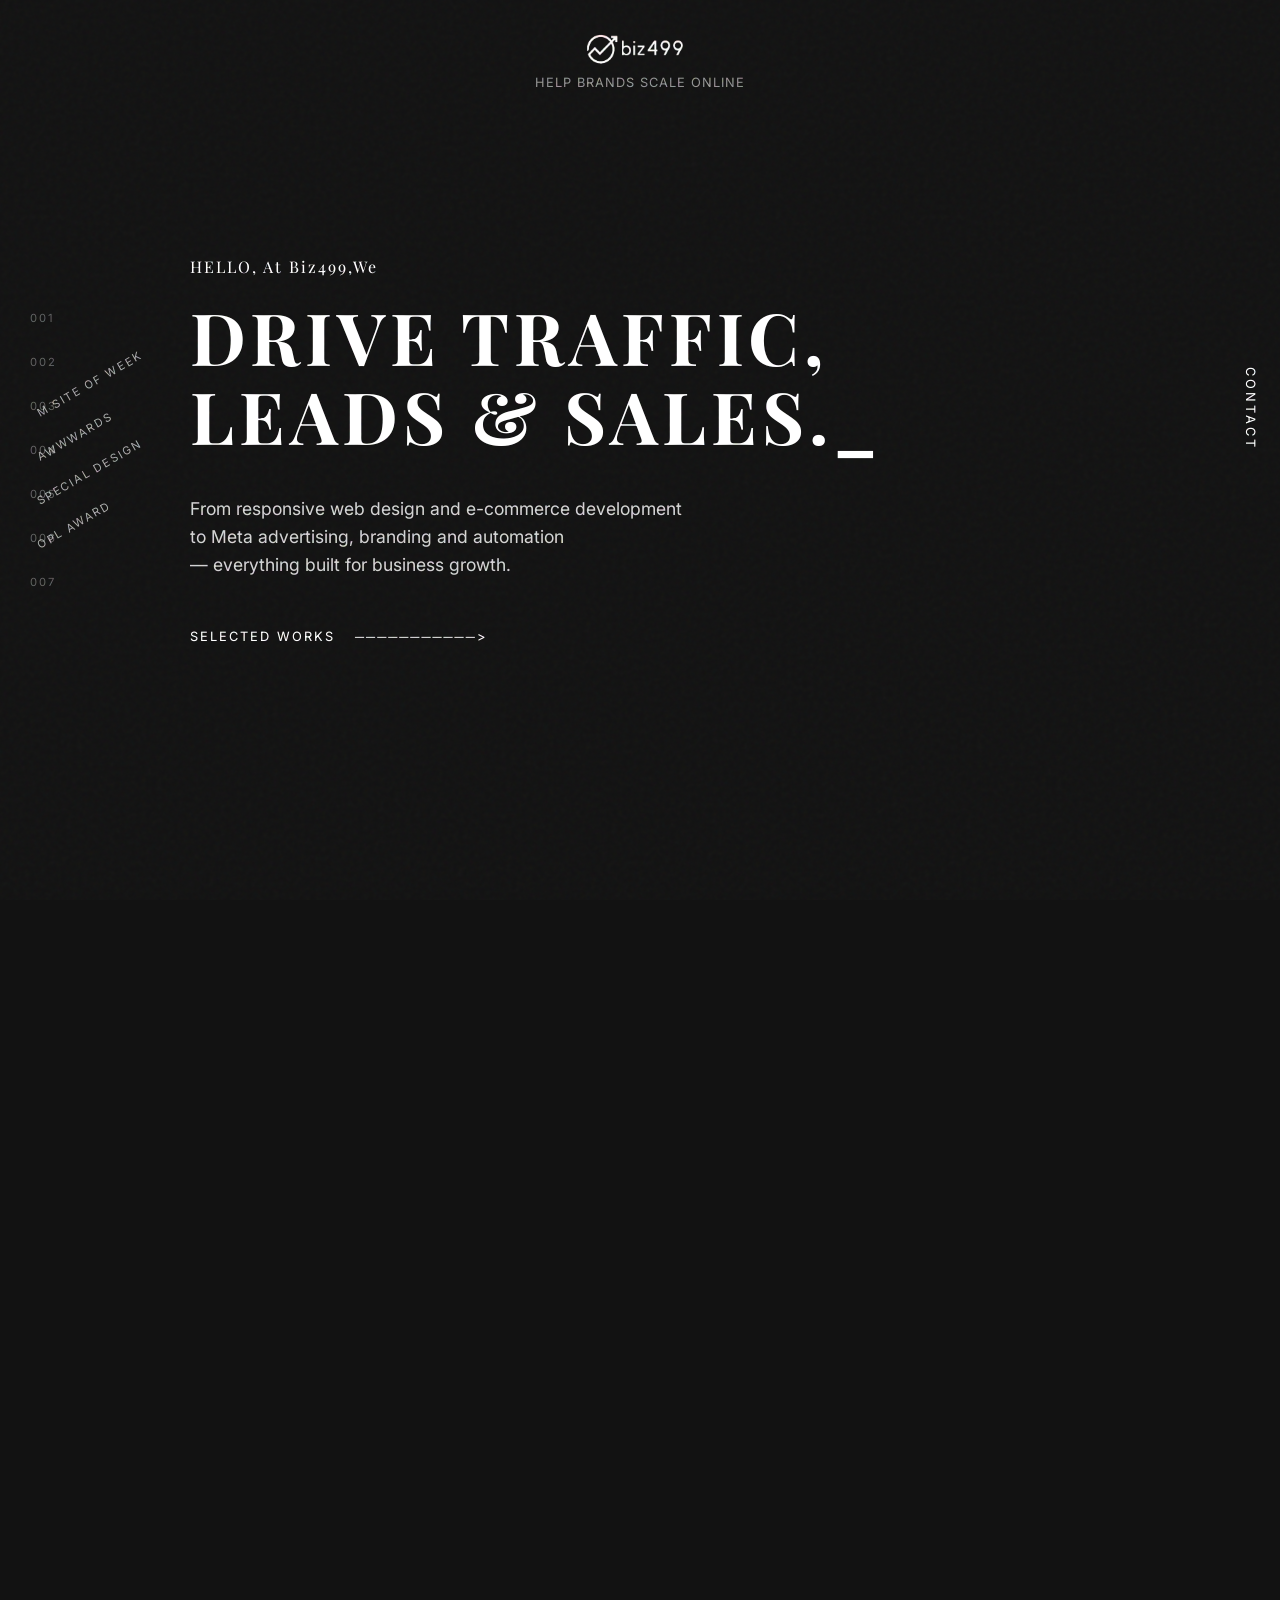
==== main.html @ 24777d32 "first commit" ====
<!DOCTYPE html>
<html lang="en">
<head>
    <meta charset="UTF-8">
    <meta name="viewport" content="width=device-width, initial-scale=1.0">
    <title>Biz499</title>
    <link href="https://fonts.googleapis.com/css2?family=Inter:wght@300;400;600&family=Playfair+Display:ital,wght@0,400;0,600;0,700;1,400&display=swap" rel="stylesheet">
    <link rel="stylesheet" href="styles.css">
</head>
<body>
    <div class="noise-overlay"></div>

   <header class="global-header">
       <span class="logo">
            <img src="images/logo.png" alt="Biz499 Logo" class="logo-image">
            <span class="logo-text"></span>
        </span>
        <div class="subtitle">HELP BRANDS SCALE ONLINE</div>
    </header>

    
  <a href="#section-9" class="global-contact" style="text-decoration: none; color: inherit; cursor: pointer;">
        <span>CONTACT</span>
    </a>


    <div class="global-sidebar numbers-sidebar">
        <a href="#section-2" style="text-decoration: none; color: inherit;">
            <span>001</span>
        </a>
        <a href="#section-3" style="text-decoration: none; color: inherit;">
            <span>002</span>
        </a>
        <a href="#section-4" style="text-decoration: none; color: inherit;">
            <span>003</span>
        </a>
        <a href="#section-5" style="text-decoration: none; color: inherit;">
            <span>004</span>
        </a>
        <a href="#section-6" style="text-decoration: none; color: inherit;">
            <span>005</span>
        </a>
        <a href="#section-7" style="text-decoration: none; color: inherit;">
            <span>006</span>
        </a>
        <a href="#section-8" style="text-decoration: none; color: inherit;">
            <span>007</span>
        </a>
    </div>

    <!-- ======================================== -->
    <!-- NAYA: POPUP CONTACT MODAL (Wrapper ke bahar) -->
    <!-- ======================================== -->
    <div id="contactModal" class="modal-overlay">
        <div class="modal-content">
            <button class="modal-close-btn">&times;</button>
            <h2 class="modal-title">Let's start your project</h2>
            
            <!-- Ye apka ASLI form hai jisme details fill hongi -->
            <form id="actualContactForm" class="premium-form popup-form" onsubmit="event.preventDefault(); alert('Form Submitted!');">
                <div class="form-group">
                    <label>1. What’s your name?</label>
                    <input type="text" placeholder="Enter your full name" required>
                </div>
                <div class="form-group">
                    <label>2. What’s your WhatsApp number?</label>
                    <input type="tel" placeholder="+91 777777777" required>
                </div>
                <button type="submit" class="submit-btn">SEND INQUIRY</button>
            </form>
        </div>
    </div>


<div id="smooth-wrapper">
    <div id="smooth-content">

        <section class="section hero glow-effect" id="section-01" data-bg-color="#121212" data-text-color="#F5F1EA">
            <div class="left-sidebar awards-sidebar">
                <div class="award">M SITE OF WEEK</div>
                <div class="award">AWWWARDS</div>
                <div class="award">SPECIAL DESIGN</div>
                <div class="award">OPL AWARD</div>
            </div>
            <div class="hero-content">
                <span class="eyebrow">HELLO, At Biz499,We</span>
                <h1><span class="highlight"> DRIVE TRAFFIC, LEADS & SALES._
</span></h1>
                <p class="description">From responsive web design and e-commerce development<br> to Meta advertising, branding and automation <br>— everything built for business growth.  
</p>
               <a href="#section-2" style="text-decoration: none; color: inherit;">
        <div class="selected-works" style="cursor: pointer;">
            <span>SELECTED WORKS</span>
            <span class="arrow">───────────></span>
        </div>
    </a>
            </div>
        </section>


     <!--project 1: lavida (Normal Layout, Circle)-->
        <section class="section project" id="section-2" data-bg-color="#3b0004" data-text-color="#c28488">
            
            <div class="project-flex">
                <div class="project-square lavida-graphic">
                    <img src="images/lavida.png" alt="lavida-Graphic">
                </div>
                <div class="project-details">
                    <span class="project-num">001</span>
                    <h2 class="project-title">Lavida</h2>
                    <p class="project-desc"> A premium skincare experience<br> celebrating natural beauty <br>through elegant design. </p>
                    <a href="lavida.html" style="text-decoration:none; color:inherit;">
                        <div class="see-live" style="cursor:pointer;"> <span>VIEW</span><br><span>PROJECT</span></div>
                    </a>
                </div>
                <div class="project-pattern shape-circle">
                    <img src="images/chuckles_pattern.png" alt="Triangle Pattern" class="moving-pattern">
                </div>
            </div>
        </section>


     <!--project 2: HomeoMed (Reversed Layout, Oval)-->
        <section class="section project" id="section-3" data-bg-color="#590869" data-text-color="#c2d0f2">
            <div class="project-flex layout-reverse">
                <div class="project-square homeomed-graphic">
                    <img src="images/homeomed.png" alt="homeomed Graphic">
                </div>
                <div class="project-details">
                    <span class="project-num">002</span>
                    <h2 class="project-title">HomeoMed</h2>
                    <p class="project-desc">Modernizing homeopathic healthcare<br>through patient-centric design <br>and personalized wellness </p>
                    <a href="homeomed.html" style="text-decoration:none; color:inherit;">
                        <div class="see-live" style="cursor:pointer;"><span>VIEW</span><br><span>PROJECT</span></div>
                    </a>
                </div>
                <div class="project-pattern shape-oval">
                     <img src="images/homeo_pattern.png" alt="Triangle Pattern" class="moving-pattern">
                </div>
            </div>
        </section>

       
     <!--project 3: Awadh (Normal Layout, Triangle Up)-->
        <section class="section project" id="section-4" data-bg-color="#1f183d" data-text-color="#a3beff">
            
            <div class="project-flex">
                <div class="project-square avadh-graphic">
                    <img src="images/avadh.png" alt="Avadh Projects Graphic">
                </div>
                <div class="project-details">
                    <span class="project-num">003</span>
                    <h2 class="project-title">Awadh<br>Projects</h2>
                    <p class="project-desc">Redefining luxury real estate<br>through iconic architecture <br> and immersive digital storytelling. 
.</p>
                    <a href="avadh.html" style="text-decoration:none; color:inherit;">
                        <div class="see-live" style="cursor:pointer;"><span>VIEW</span><br><span>PROJECT</span></div>
                    </a>
                    
                </div>
                <div class="project-pattern shape-triangle-up">
                     <img src="images/pattern.png" alt="Triangle Pattern" class="moving-pattern">
                </div>
            </div>
        </section>

      
     <!--project 4: Chuckles (Reversed Layout, Triangle Down)-->
        <section class="section project" id="section-4" data-bg-color="#5e000e" data-text-color="#cccccc">
            <div class="project-flex layout-reverse">
                <div class="project-square chuckles-graphic">
                    <img src="images/chuckles.png" alt="Chuckles Graphic">
                </div>
                <div class="project-details">
                    <span class="project-num">004</span>
                    <h2 class="project-title">Chuckles</h2>
                    <p class="project-desc"> Elevating premium children's fashion<br>through playful design and <br>seamless e-commerce. .</p>
                    <a href="chuckles.html" style="text-decoration:none; color:inherit;">
                        <div class="see-live" style="cursor:pointer;"><span>VIEW</span><br><span>PROJECT</span></div>
                    </a>
                    
                </div>
                <div class="project-pattern shape-triangle-down">
                     <img src="images/chuckles_pattern.png" alt="Triangle Pattern" class="moving-pattern">
                </div>
            </div>
        </section>


     <!--project 5: Ams Julora (Normal Layout, Rhombus)-->
        <section class="section project" id="section-5" data-bg-color="#a38ca8" data-text-color="#1c101f">
            
            <div class="project-flex">
                <div class="project-square julora-graphic">
                    <img src="images/ams.png" alt="Ams Julora Graphic">
                </div>
                <div class="project-details">
                    <span class="project-num">005</span>
                    <h2 class="project-title">Ams<br>Julora</h2>
                    <p class="project-desc">Showcasing artisanal luxury<br> jewelry through elegant<br>design and immersive e-commerce.    
 </p>
                    <a href="ams.html" style="text-decoration:none; color:inherit;">
                        <div class="see-live" style="cursor:pointer;"><span>VIEW</span><br><span>PROJECT</span></div>
                    </a>
                </div>
                <div class="project-pattern shape-rhombus">
                     <img src="images/ams_pattern.png" alt="Triangle Pattern" class="moving-pattern">
                </div>
            </div>
        </section>

     <!--project 6: SAREFAR (Reversed Layout, Pentagon)-->
        <section class="section project" id="section-6" data-bg-color="#19181a" data-text-color="#cccccc">
            <div class="project-flex layout-reverse">
                <div class="project-square sarefar-graphic">
                    <img src="images/sarefar.png" alt="SAREFAR Center Graphic">
                </div>
                <div class="project-details">
                    <span class="project-num">006</span>
                    <h2 class="project-title">SAREFAR<br>Center</h2>
                    <p class="project-desc">  Elevating luxury couture <br> through minimalist design  <br>  and sophisticated <br> digital storytelling.</p>
                    <a href="sarefar.html" style="text-decoration:none; color:inherit;">
                        <div class="see-live" style="cursor:pointer;"><span>VIEW</span><br><span>PROJECT</span></div>
                    </a>
                    
                </div>
                <div class="project-pattern shape-pentagon">
                     <img src="images/sarefar_pattern.png" alt="Pentagon Pattern" class="moving-pattern">
                </div>
            </div>
        </section>

     <!--project 7: HYPHEN (Normal Layout, Hexagon)-->
        <section class="section project" id="section-7" data-bg-color="#c9680c" data-text-color="#fff8ab">
            
            <div class="project-flex">
                <div class="project-square hyphen-graphic">
                    <img src="images/hyphen.png" alt="HYPHEN Graphic">
                </div>
                <div class="project-details">
                    <span class="project-num">007</span>
                    <h2 class="project-title">HYPHEN</h2>
                    <p class="project-desc"> Bridging nature and science through<br>vibrant design and high-<br>
                    performance e-commerce.</p>
                    <a href="hyphen.html" style="text-decoration:none; color:inherit;">
                        <div class="see-live" style="cursor:pointer;"><span>VIEW</span><br><span>PROJECT</span></div>
                    </a>
                </div>
                <div class="project-pattern shape-hexagon">
                     <img src="images/hyphen_pattern.png" alt="Hexagon Pattern" class="moving-pattern">
                </div>
            </div>
        </section>

        <section class="section clients-skills" id="section-8" data-bg-color="#181818" data-text-color="#aaaaaa">
            <div class="skills-container">
                <div class="clients-row">
                    <p class="tiny-heading">ARE YOU READY TO SCALE YOUR BUSINESS?</p>
                    <div class="logos-cloud">
                        
                    </div>
                </div>

                <div class="skills-row">
                    <p class="tiny-heading">WHAT WE DO WELL</p>
                    <div class="skills-cloud">
                        <span>product design</span> <span class="cross">×</span>
                        <span>app development</span> <span class="cross">×</span>
                        <span>user experience</span> <span class="cross">×</span>
                        <span>web development</span> <span class="cross">×</span>
                        <span>branding</span> <span class="cross">×</span>
                        <span>digital strategy</span> <span class="cross">×</span>
                        <span>product management</span> <span class="cross">×</span>
                        <span>package design</span> <span class="cross">×</span>
                        <span>ecommerce</span> <span class="cross">×</span>
                        <span>creative/art direction</span> <span class="cross">×</span>
                        <span>digital marketing</span>
                    </div>
                </div>

                <div class="awards-row">
                    <p class="tiny-heading">AWARDS + RECOGNITION</p>
                    <IMG src="images/awards-bar.png" alt="Awards Logos" class="awards-logos">
                </div>
            </div>
        </section>

        <section class="section final-contact glow-effect" id="section-9" data-bg-color="#0f0f0f" data-text-color="#ffffff">
            <div class="contact-flex-container">
                
                <div class="contact-form-panel">
                    <!-- DUMMY FORM JO CLICK KARNE PAR POPUP KHOLTA HAI -->
                    <form id="bizLeadForm" class="premium-form dummy-form" style="cursor: pointer;">
                        
                        <div class="form-group">
                            <label>1. What’s your name?</label>
                            <input type="text" placeholder="Your Name" readonly style="cursor: pointer;">
                        </div>

                        <div class="form-group">
                            <label>2. What’s your WhatsApp number?</label>
                            <input type="tel" placeholder="+91 777777777" readonly style="cursor: pointer;">
                        </div>

                        <button type="button" class="submit-btn" style="pointer-events: none;">SEND INQUIRY</button>
                    </form>
                </div>

                <div class="contact-details-panel">
                    <p class="availability-tag"><span class="pulse-dot"></span> AVAILABLE FOR SELECT PROJECTS</p>
                    <h2 class="contact-huge-title">Let’s do amazing<br>things</h2>
                    
                    <div class="contact-info-block">
                        <span class="info-label">_EMAIL</span>
                        <a href="mailto:hello@biz499.com" class="info-value">hello@biz499.com</a>
                    </div>
                    
                    <div class="contact-info-block">
                        <span class="info-label">PHONE_</span>
                        <a href="tel:+91777777777" class="info-value">+91 79906-36954 </a>
                    </div>
                    
                    <div class="contact-info-block">
                        <span class="info-label">ADDRESS</span>
                        <p class="info-value">
                             Office No.:222, Second Floor,<br>
                                Highfield Ascot,<br>
                                Vesu, Surat<br>
                                India, 395007 
                        </p>
                    </div>
                </div>

            </div>
        </section>

    </div>
</div>

    <script src="https://cdnjs.cloudflare.com/ajax/libs/gsap/3.12.2/gsap.min.js"></script>
    <script src="https://cdnjs.cloudflare.com/ajax/libs/gsap/3.12.2/ScrollTrigger.min.js"></script>
    <script src="https://assets.codepen.io/16327/ScrollSmoother.min.js"></script>
    <script src="script.js"></script>

</body>
</html>
---- styles.css ----
/* --- NOISE OVERLAY FOR GRAIN EFFECT --- */
.noise-overlay {
    position: fixed;
    top: 0;
    left: 0;
    width: 100vw;
    height: 100vh;
    background-image: url("data:image/svg+xml,%3Csvg viewBox='0 0 200 200' xmlns='http://www.w3.org/2000/svg'%3E%3Cfilter id='noiseFilter'%3E%3CfeTurbulence type='fractalNoise' baseFrequency='0.85' numOctaves='3' stitchTiles='stitch'/%3E%3C/filter%3E%3Crect width='100%25' height='100%25' filter='url(%23noiseFilter)'/%3E%3C/svg%3E");
    opacity: 0.4; 
    mix-blend-mode: overlay; /* Ensures noise shows on dark and light colors */
    z-index: 9999;
    pointer-events: none; /* Clicks pass through */
}

/* --- GLOBAL SETUP --- */



/* --- GLOBAL STYLES & RESET --- */
body, html {
    margin: 0;
    padding: 0;
    font-family: 'Inter', sans-serif;
    background-color: #121212;
    color: #ffffff;
    overflow-x: hidden;
    height: 100%;
}

/* Typography Customization */
h1, h2, .logo, .eyebrow, .project-num {
    font-family: 'Playfair Display', serif;
    margin: 0;
}

/* Fixed Elements Position and Color */
.global-header {
    position: fixed;
    top: 30px;
    left: 50%;
    transform: translateX(-50%);
    text-align: center;
    z-index: 100;
}


/* --- CUSTOM DYNAMIC LOGO --- */
.logo {
    display: flex;
    align-items: center;
    justify-content: center;
    gap: 8px; /* Icon aur text ke beech ka space */
    color: inherit; /* MAGIC PROPERTY: Ye GSAP se color inherit karega */
}

.logo-icon {
    height: 35px; /* Logo icon ka size */
    width: 35px;
    /* stroke="currentColor" pehle hi HTML me diya hua hai, 
       toh ye icon hamesha text ke color jaisa hi rahega */
}

/* --- UPDATED LOGO IMAGE STYLES --- */
.logo {
    display: flex;
    align-items: center;      /* Vertically centers the image and text */
    justify-content: center;
    gap: 10px;                /* Perfect spacing between the image and the text */
    color: inherit;           /* Allows the GSAP color transition to still affect the text */
}

.logo-image {
    height: 40px;             /* Constrains the image size. Adjust this up or down as needed! */
    width: auto;              /* Maintains the original aspect ratio so it doesn't stretch */
    object-fit: contain;      /* Ensures the whole logo fits nicely */
    display: block;           /* Removes the weird extra space below inline images */
}

.logo-text {
    font-size: 2.2rem;
    font-family: 'Inter', sans-serif; 
    font-weight: 600;
    letter-spacing: -1px; 
    margin-bottom: 2px;       /* Tiny optical adjustment to align perfectly with the image */
}



.global-sidebar {
    position: fixed; /* Ensures it never scrolls away */
    left: 30px;
    top: 50%; /* Vertically centers it */
    transform: translateY(-50%);
    display: flex;
    flex-direction: column;
    gap: 30px;
    font-size: 0.7rem;
    letter-spacing: 2px;
    z-index: 100;
}

.logo {
    font-size: 1.8rem;
    font-weight: 700;
}

.subtitle {
    font-size: 0.8rem;
    color: rgba(255, 255, 255, 0.5);
    margin-top: 5px;
    letter-spacing: 1px;
}

.global-contact {
    position: fixed;
    right: 30px;
    top: 50%;
    transform: translateY(-50%);
    z-index: 100;
}

.global-contact span {
    display: block;
    transform: rotate(90deg);
    transform-origin: center right;
    font-size: 0.8rem;
    letter-spacing: 3px;
}

/* --- SCROLL CONTAINER & SECTIONS --- */
.scroll-container {
    height: auto;
}

.section {
    position: relative;
    height: 100vh;
    width: 100%;
    display: flex;
    align-items: center;
    justify-content: center;
}





.hero-content {
    max-width: 900px;
}

.eyebrow {
    font-size: 1rem;
    letter-spacing: 2px;
    display: block;
    margin-bottom: 20px;
}

h1 {
    font-size: 4rem;
    line-height: 1.1;
    margin-bottom: 40px;
}

h1 .highlight {
    font-size: 4.5rem;
    letter-spacing: 5px;
}

.description {
    font-size: 1.1rem;
    line-height: 1.6;
    color: rgba(255, 255, 255, 0.8);
    margin-bottom: 50px;
}

.selected-works {
    font-size: 0.8rem;
    letter-spacing: 2px;
    display: flex;
    align-items: center;
    gap: 20px;
}

/* Project Sidebar Numbers */
.numbers-sidebar span {
    transform: rotate(-90deg);
    opacity: 0.3;
    transition: opacity 0.3s ease, font-weight 0.3s ease;
}

.numbers-sidebar span.active {
    opacity: 1;
    font-weight: 600;
}

/* --- UPDATED PROJECT FLEXBOX LAYOUT (Side-by-Side) --- */
.project-flex {
    display: flex;
    align-items: center;
    justify-content: center; /* Centers everything */
    max-width: 1200px;
    width: 100%;
    margin: 0 auto;
    gap: 60px; /* Space between image, text, and triangle */
}

/* Square Graphic Container */
.project-square {
    width: 350px;
    height: 350px;
    flex-shrink: 0; 
    box-shadow: 0px 10px 30px rgba(0,0,0,0.3);
    overflow: hidden;
    position: relative;
    border-radius: 4px;
    background-color: var(--square-bg); 
    z-index:10000;
}

.project-square img {
    width: 100%;
    height: 100%;
    object-fit: cover; 
    mix-blend-mode: luminosity; 
}

/* Adjustments for placeholders */
.ollie-graphic img {
    width: 120%;
    object-fit: cover;
    margin-left: -10%;
}

/* Details Section */
.project-details {
    max-width: 300px;
    display: flex;
    flex-direction: column;
    justify-content: center;
}

.project-num {
    font-size: 1rem;
    display: block;
    margin-bottom: 10px;
}

.project-title {
    font-size: 4rem;
    line-height: 1.1;
    margin-bottom: 20px;
}

.project-desc {
    font-size: 1rem;
    line-height: 1.5;
    margin-bottom: 40px;
}

.see-live {
    font-size: 0.8rem;
    letter-spacing: 2px;
    line-height: 1.8;
}

/* --- TRIANGLE WITH MOVING PATTERN --- */
/* --- ALTERNATING LAYOUT CLASS --- */
.project-flex.layout-reverse {
    flex-direction: row-reverse; /* Ye image aur pattern ki jagah aapas me badal dega */
}

/* --- PATTERN CONTAINER BASE (Hole Effect) --- */
.project-pattern {
    width: 280px;
    height: 280px;
    position: relative;
    flex-shrink: 0;
    overflow: hidden;
    
    /* MAGIC EFFECT: Ye background color ko pattern ke upar dikhayega */
    opacity: 0.4; /* Transparency */
    mix-blend-mode: luminosity; /* Pattern ko background color ke saath blend kar dega */
    z-index: 0;
}

.project-pattern .moving-pattern {
    width: 150%;
    height: 150%;
    object-fit: cover;
    position: absolute;
    top: -25%; 
    left: -25%;
}

/* --- 7 DIFFERENT SHAPES --- */
/* 1. Circle */
.shape-circle { clip-path: circle(50% at 50% 50%); }

/* 2. Oval */
.shape-oval { clip-path: ellipse(40% 50% at 50% 50%); }

/* 3. Triangle Upside (Normal) */
.shape-triangle-up { clip-path: polygon(50% 0%, 0% 100%, 100% 100%); }

/* 4. Triangle Upside Down */
.shape-triangle-down { clip-path: polygon(0% 0%, 100% 0%, 50% 100%); }

/* 5. Rhombus (Diamond) */
.shape-rhombus { clip-path: polygon(50% 0%, 100% 50%, 50% 100%, 0% 50%); }

/* 6. Pentagon */
.shape-pentagon { clip-path: polygon(50% 0%, 100% 38%, 82% 100%, 18% 100%, 0% 38%); }

/* 7. Hexagon */
.shape-hexagon { clip-path: polygon(25% 0%, 75% 0%, 100% 50%, 75% 100%, 25% 100%, 0% 50%); }

.triangle-pattern-container {
    background-color: var(--triangle-bg); 
    opacity: 0.01;
}

.moving-pattern {
    width: 300px;
    height: 300px;
    object-fit: cover;
    position: absolute;
    top: -25px; 
    left: -25px;
}



/* =========================================
   NEW SECTION: SKILLS & CLIENTS
========================================= */
.skills-container {
    max-width: 900px;
    margin: 0 auto;
    text-align: center;
    display: flex;
    flex-direction: column;
    gap: 80px;
}

.tiny-heading {
    font-size: 0.75rem;
    letter-spacing: 4px;
    text-transform: uppercase;
    color: rgba(255, 255, 255, 0.4);
    margin-bottom: 30px;
}

.logos-cloud {
    display: flex;
    flex-wrap: wrap;
    justify-content: center;
    gap: 40px;
    font-family: 'Inter', sans-serif;
    font-weight: 600;
    opacity: 0.6;
    font-size: 1.2rem;
}

.skills-cloud {
    display: flex;
    flex-wrap: wrap;
    justify-content: center;
    align-items: center;
    gap: 15px;
    font-family: 'Inter', sans-serif;
    font-size: 1.4rem;
    color: rgba(255, 255, 255, 0.8);
}

.skills-cloud .cross {
    color: rgba(255, 255, 255, 0.2);
    font-size: 1rem;
    margin: 0 10px;
}

/* =========================================
   NEW SECTION: FINAL CONTACT & FORM
========================================= */
.contact-flex-container {
    display: flex;
    justify-content: space-between;
    align-items: center;
    max-width: 1200px;
    width: 100%;
    margin: 0 auto;
    gap: 60px;
}

/* Left Panel: Form */
.contact-form-panel {
    flex: 1;
    background: rgba(255, 255, 255, 0.03);
    border: 1px solid rgba(255, 255, 255, 0.08);
    padding: 40px;
    border-radius: 12px;
    backdrop-filter: blur(10px);
}

.premium-form .form-group {
    margin-bottom: 25px;
    display: flex;
    flex-direction: column;
}

.premium-form label {
    font-size: 0.85rem;
    color: rgba(255, 255, 255, 0.6);
    margin-bottom: 8px;
    letter-spacing: 1px;
}

.premium-form input,
.premium-form select {
    background: transparent;
    border: none;
    border-bottom: 1px solid rgba(255, 255, 255, 0.2);
    color: #ffffff;
    font-family: 'Inter', sans-serif;
    font-size: 1rem;
    padding: 10px 0;
    outline: none;
    transition: border-color 0.3s ease;
}

.premium-form input:focus,
.premium-form select:focus {
    border-bottom-color: #ffffff;
}

.premium-form select option {
    background-color: #121212; /* Dark bg for dropdown items */
    color: #fff;
}

.hidden-input {
    display: none; /* Hidden by default */
}
.mt-3 { margin-top: 15px; }

.submit-btn {
    background-color: #ffffff;
    color: #000000;
    border: none;
    padding: 15px 30px;
    font-family: 'Inter', sans-serif;
    font-weight: 600;
    letter-spacing: 2px;
    cursor: pointer;
    border-radius: 4px;
    margin-top: 10px;
    transition: transform 0.2s ease;
}
.submit-btn:hover {
    transform: translateY(-2px);
}

/* Right Panel: Info */
.contact-details-panel {
    flex: 1;
    padding-left: 40px;
}

.availability-tag {
    font-size: 0.7rem;
    letter-spacing: 2px;
    color: #d1b87a; /* Subtle gold/yellow from image */
    display: flex;
    align-items: center;
    gap: 10px;
    margin-bottom: 30px;
}

.pulse-dot {
    width: 8px;
    height: 8px;
    background-color: #d1b87a;
    border-radius: 50%;
    box-shadow: 0 0 10px #d1b87a;
}

.contact-huge-title {
    font-family: 'Playfair Display', serif;
    font-size: 4rem;
    line-height: 1.1;
    margin-bottom: 50px;
    margin-top: 60px;
}

.contact-info-block {
    margin-bottom: 10px;
}

.info-label {
    display: block;
    font-size: 0.7rem;
    letter-spacing: 2px;
    color: rgba(255, 255, 255, 0.4);
    margin-bottom: 5px;
    text-transform: uppercase;
}

.info-value {
    font-size: 1.2rem;
    color: #ffffff;
    text-decoration: none;
    font-family: 'Inter', sans-serif;
    font-weight: 300;
}


/* --- NEW SECTION: MAC BROWSER MOCKUP --- */

/* --- MAC BROWSER MOCKUP --- */
       

        /* Browser Top Bar */
        .browser-header {
            background-color: #e4e4e4;
            height: 35px;
            display: flex;
            align-items: center;
            padding: 0 15px;
            gap: 8px;
        }

        /* Mac OS Window Buttons */
        .dot {
            width: 12px;
            height: 12px;
            border-radius: 50%;
        }
        .dot.red { background-color: #ff5f56; }
        .dot.yellow { background-color: #ffbd2e; }
        .dot.green { background-color: #27c93f; }

        /* --- MAIN CONTENT CONTAINER --- */
        .project-detail-container {
            position: relative;
            z-index: 10;
            max-width: 1000px; /* Text aur mockup dono ko 1000px par lock karega */
            margin: 0 auto;
            padding: 120px 20px 100px 20px;
            display: flex;
            flex-direction: column;
            align-items: center;
            text-align: center;
        }

      

        /* The Images Inside */
        .browser-content img {
            width: 1000px;
            height: auto; /* MAGIC PROPERTY: Ye height ko width ke hisaab se apne aap adjust karta hai */
            display: block; 
        }



/* =========================================
   SPOTLIGHT GLOW EFFECT (Hero & Contact)
========================================= */

.glow-effect {
    position: relative;
    overflow: hidden;
}

.glow-effect::before {
    content: "";
    position: absolute;
    top: 0;
    left: 0;
    width: 100%;
    height: 100%;
    background: radial-gradient(
        800px circle at var(--mouse-x, 50%) var(--mouse-y, 50%), 
        rgba(255, 255, 255, 0.06), 
        transparent 40%
    );
    pointer-events: none; 
    z-index: 1; 
    
    /* Pehle opacity 0 thi, ab ye JS variable par depend karegi */
    opacity: var(--glow-active, 0); 
    transition: opacity 0.5s ease; 
}



/* Ensure content aur forms glow ke upar ekdum clear dikhein */
.hero-content, 
.awards-sidebar, 
.contact-flex-container {
    position: relative;
    z-index: 10; 
}


/* 1. Hero section ka relative hona zaroori hai */
.section.hero {
    position: relative; 
    width: 100%;
    /* Baaki hero properties waise hi rahengi */
}

/* 2. Awards Sidebar ko ekdum Left me pin karna */
.left-sidebar.awards-sidebar {
    position: absolute !important; /* Ye isko main text ke flow se bahar nikal dega */
    left: 30px !important; /* Page ke extreme left se 30px ka gap */
    top: 50% !important; /* Vertically center ke liye */
    transform: translateY(-50%) !important; /* Perfect vertical balance */
    
    display: flex;
    flex-direction: column;
    gap: 30px; /* Awards ke beech ka gap */
    z-index: 100; /* Sabse upar dikhane ke liye */
}

/* 3. Awards ka text tilt karne ke liye */
.awards-sidebar .award {
    transform: rotate(-30deg);
    font-size: 0.7rem;
    letter-spacing: 2px;
    opacity: 0.6;
    white-space: nowrap; /* Text ko next line me tutne se rokta hai */
}

/* =========================================
   POPUP MODAL STYLES (WITH 3D ROTATION)
========================================= */
.modal-overlay {
    position: fixed;
    top: 0; left: 0; 
    width: 100vw; height: 100vh;
    background: rgba(10, 10, 10, 0.85); 
    backdrop-filter: blur(8px); 
    z-index: 99999; 
    display: flex;
    justify-content: center;
    align-items: center;
    
    /* NAYA: 3D effect ke liye perspective add kiya */
    perspective: 1200px; 
    
    opacity: 0;
    visibility: hidden;
    transition: opacity 0.5s ease, visibility 0.5s ease;
}

.modal-overlay.active {
    opacity: 1;
    visibility: visible;
}

/* Modal ke andar ka dabba (Initial State) */
.modal-content {
    background: #111111;
    padding: 50px;
    border-radius: 12px;
    width: 100%;
    max-width: 500px;
    position: relative;
    border: 1px solid rgba(255, 255, 255, 0.1);
    box-shadow: 0 25px 50px rgba(0,0,0,0.5);
    
    /* NAYA: 3D Rotation aur Scaling Animation */
    opacity: 0;
    /* Shuru me chota rahega (0.8), niche hoga (40px) aur peeche ki taraf tilted hoga (-20deg) */
    transform: scale(0.8) translateY(40px) rotateX(-20deg) rotateY(10deg);
    
    /* Premium silky smooth easing curve lagaya hai */
    transition: transform 0.7s cubic-bezier(0.16, 1, 0.3, 1), opacity 0.5s ease;
}

/* Jab modal open ho jaye (Final State) */
.modal-overlay.active .modal-content {
    opacity: 1;
    /* Ghoom kar ekdum flat aur original size (1) me aa jayega */
    transform: scale(1) translateY(0) rotateX(0) rotateY(0);
}

/* Close Button Animation */
.modal-close-btn {
    position: absolute;
    top: 20px; right: 25px;
    background: none; border: none;
    color: #ffffff; font-size: 2rem;
    cursor: pointer; opacity: 0.5;
    transition: opacity 0.3s ease, transform 0.3s ease;
}

.modal-close-btn:hover {
    opacity: 1;
    /* Hover karne par close button thoda rotate hoga */
    transform: rotate(90deg); 
}

.modal-title {
    font-family: 'Playfair Display', serif;
    font-size: 2rem;
    margin-bottom: 30px;
    text-align: center;
}




/* Container ko align karne ke liye */
.awards-row {
    width: 100%;
    display: flex;
    flex-direction: column;
    align-items: center; /* Heading aur image dono center honge */
    justify-content: center;
    padding: 60px 0; /* Upar neeche se thoda space */
    text-align: center;
}

/* Heading ki styling (Playfair Display touch ke liye) */
.tiny-heading {
    font-family: 'Playfair Display', serif;
    font-size: 0.8rem;
    letter-spacing: 3px;
    opacity: 0.6;
    margin-bottom: 40px;
    text-transform: uppercase;
}

/* Image ko properly display aur short karne ke liye */
.awards-logos {
    width: 100%;
    max-width: 800px; /* Isse image ki width short rahegi (image_549c3b.png ki tarah) */
    height: auto; /* Aspect ratio maintain rahega */
    object-fit: contain; /* Puri image dabba ke andar fit hogi */
    opacity: 0.7; /* Thoda subtle look ke liye */
    transition: opacity 0.3s ease;
    filter: grayscale(100%) brightness(1.5); /* Logos ko ek jaisa aur white tone dene ke liye */
}

.awards-logos:hover {
    opacity: 1;
}



/* =========================================
   📱 MOBILE RESPONSIVE STYLES (Max-width: 768px)
========================================= */
@media screen and (max-width: 768px) {
    
    /* 1. HIDE UNWANTED FIXED ELEMENTS ON MOBILE */
    .left-sidebar,
    .global-sidebar,
    .global-contact {
        display: none !important;
    }

    /* 2. HEADER ADJUSTMENTS (Clutter fix & Dynamic Background) */
    .global-header {
        top: 0 !important;
        left: 0 !important;
        transform: none !important;
        width: 100% !important;
        padding: 15px 0 !important;
        /* MAGIC: Ye line automatically current section ka color inherit kar legi */
        background-color: inherit !important; 
        z-index: 9999 !important;
        box-shadow: 0 5px 20px rgba(0,0,0,0.15); /* Header ko alag dikhane ke liye halki shadow */
    }
    
    /* Header items ko center karna */
    .global-header .logo {
        justify-content: center;
    }
    .logo-text {
        font-size: 1.6rem !important;
    }
    .logo-image {
        height: 30px !important;
    }

    /* 3. FIX SECTION HEIGHT (Submit Button cut-off fix) */
    .section {
        height: auto !important; /* 100vh ki jagah auto taaki lamba content sama sake */
        min-height: 100vh !important;
        padding: 120px 0 60px 0 !important; /* Upar se 120px padding taaki header ke peeche text na chhupe */
    }

    /* 4. HERO SECTION ADJUSTMENTS */
    .hero-content {
        padding: 0 20px;
        text-align: center;
        display: flex;
        flex-direction: column;
        align-items: center;
    }
    h1 {
        font-size: 2.2rem !important;
        margin-bottom: 20px !important;
    }
    h1 .highlight {
        font-size: 2.5rem !important;
        letter-spacing: 2px !important;
    }
    .description {
        font-size: 0.95rem !important;
        margin-bottom: 35px !important;
    }

    /* 5. PROJECTS LAYOUT (PHOTO UP, TEXT BELOW, SHAPE BEHIND) */
    .project-flex,
    .project-flex.layout-reverse {
        flex-direction: column !important; 
        gap: 30px !important;
        padding: 0 20px;
        position: relative; 
        text-align: center;
    }

    /* Make Photo Responsive */
    .project-square {
        width: 100% !important;
        max-width: 300px !important;
        height: 300px !important;
        margin: 0 auto;
    }

    /* Keep Shape Behind the Content */
    .project-pattern {
        position: absolute !important;
        top: 50px !important; 
        left: 50% !important;
        transform: translateX(-50%) !important;
        z-index: -1 !important; 
        opacity: 0.25 !important; 
        width: 250px !important;
        height: 250px !important;
    }

    /* Center Project Text */
    .project-details {
        max-width: 100% !important;
        align-items: center;
    }
    .project-title {
        font-size: 2.8rem !important;
        margin-bottom: 10px !important;
    }
    .project-desc {
        font-size: 0.95rem !important;
        margin-bottom: 25px !important;
        padding: 0 10px;
    }

    /* 6. SKILLS & AWARDS SECTION */
    .skills-container {
        padding: 0 20px;
        gap: 50px !important;
    }
    .skills-cloud {
        font-size: 1rem !important;
        gap: 10px !important;
    }
    .awards-logos {
        width: 90% !important;
    }

    /* 7. CONTACT SECTION (Fixing the layout so button is visible) */
    .contact-flex-container {
        flex-direction: column !important; /* Info Top, Form Bottom */
        padding: 0 20px;
        gap: 40px !important;
    }
    .contact-details-panel {
        padding-left: 0 !important;
        text-align: center;
        display: flex;
        flex-direction: column;
        align-items: center;
    }
    .contact-huge-title {
        font-size: 2.5rem !important;
        margin-bottom: 30px !important;
    }
    .contact-form-panel {
        width: 100% !important;
        padding: 25px 20px !important;
        box-sizing: border-box;
        margin-bottom: 20px;
    }
    
    /* Make submit button full width on mobile so it's clearly visible */
    .submit-btn {
        width: 100%;
        padding: 15px !important;
        font-size: 1rem !important;
    }

    /* 8. POPUP MODAL & INTERNAL PAGES */
    .modal-content {
        padding: 40px 25px !important;
        max-width: 90% !important;
    }
    .modal-title {
        font-size: 1.5rem !important;
    }
    .project-detail-container {
        padding: 100px 15px 50px 15px !important;
    }
    
    .browser-content img {
        width: 100% !important;
        height: auto !important;
    }
    .close-btn {
        top: 20px !important;
        right: 20px !important;
        font-size: 0.7rem !important;
        padding: 8px 15px !important;
    }
}
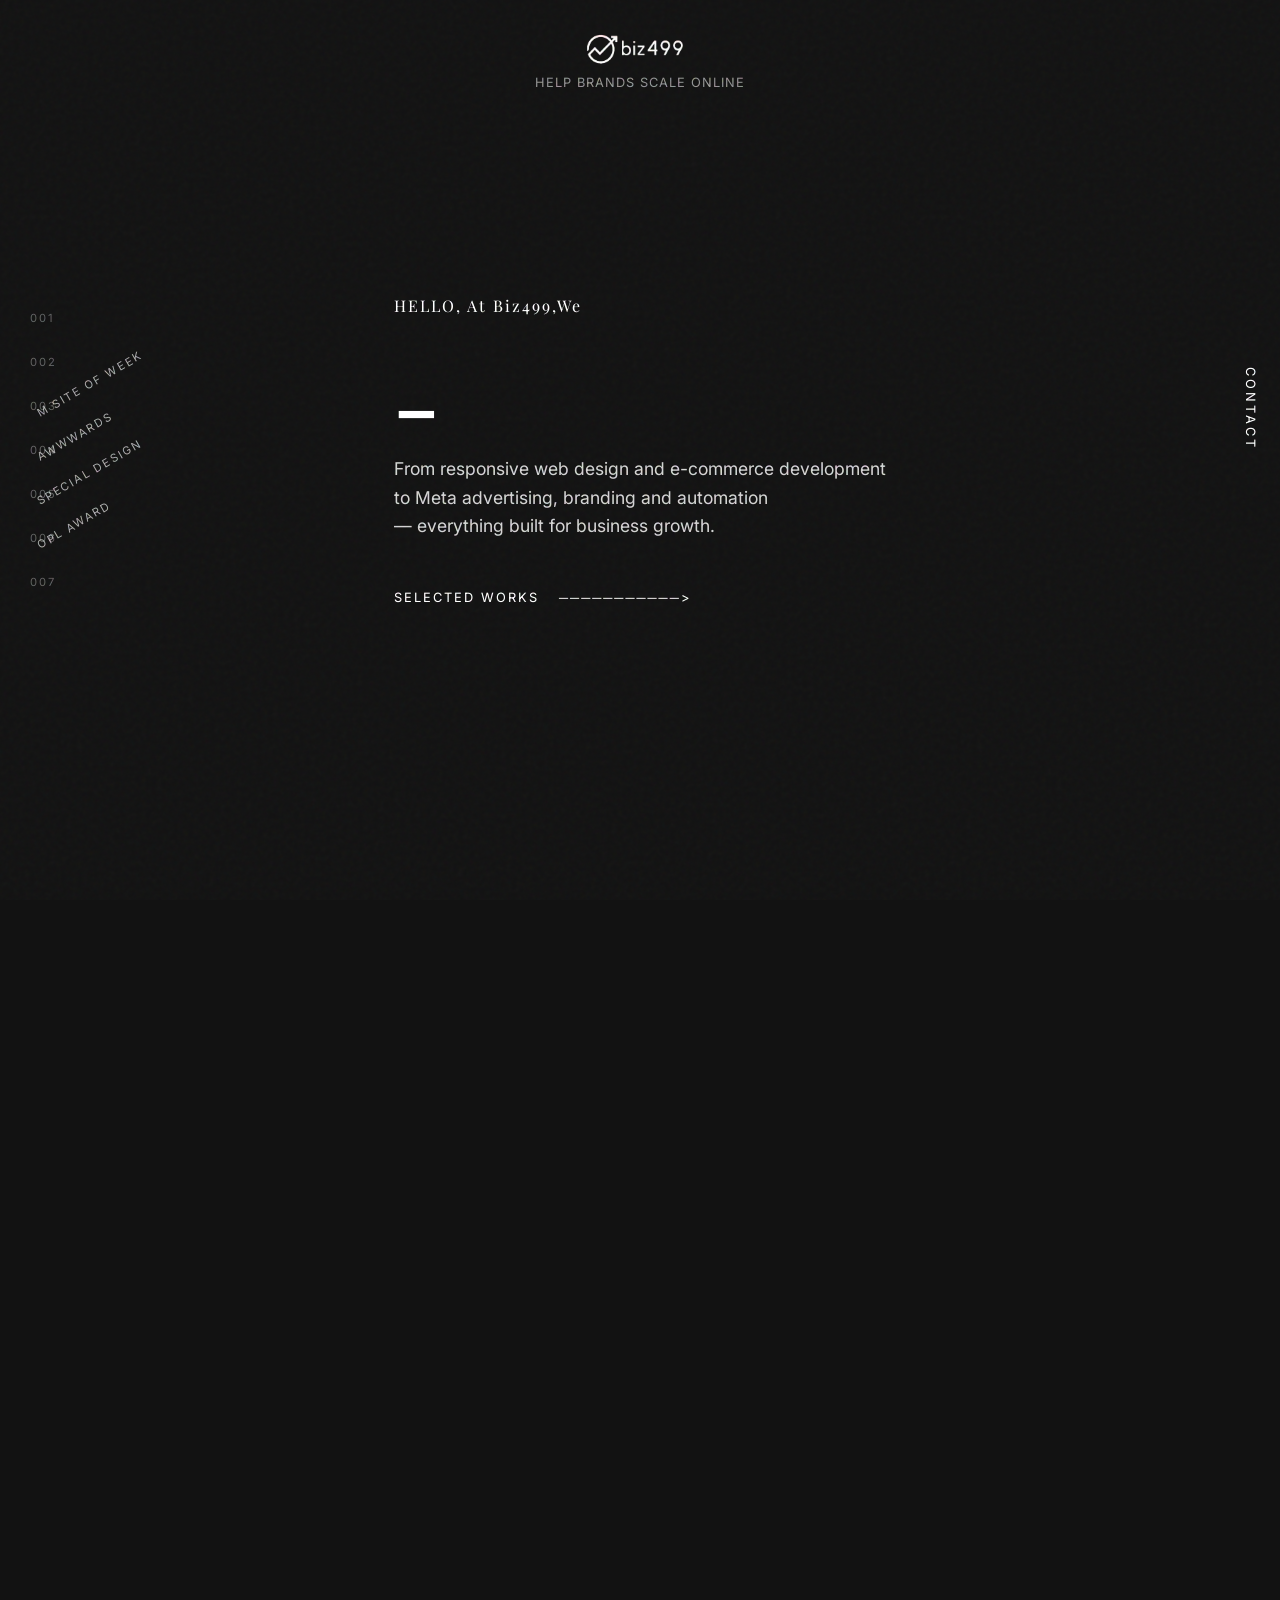
==== commit 67bf070a: "improved functionality" ====
--- a/main.html
+++ b/main.html
@@ -84,8 +84,7 @@
             </div>
             <div class="hero-content">
                 <span class="eyebrow">HELLO, At Biz499,We</span>
-                <h1><span class="highlight"> DRIVE TRAFFIC, LEADS & SALES._
-</span></h1>
+                <h1><span class="highlight"><span id="typewriter-text"></span><span class="typewriter-cursor">_</span></span></h1>
                 <p class="description">From responsive web design and e-commerce development<br> to Meta advertising, branding and automation <br>— everything built for business growth.  
 </p>
                <a href="#section-2" style="text-decoration: none; color: inherit;">
@@ -339,6 +338,7 @@
 
     <script src="https://cdnjs.cloudflare.com/ajax/libs/gsap/3.12.2/gsap.min.js"></script>
     <script src="https://cdnjs.cloudflare.com/ajax/libs/gsap/3.12.2/ScrollTrigger.min.js"></script>
+    <script src="https://cdnjs.cloudflare.com/ajax/libs/gsap/3.12.2/TextPlugin.min.js"></script>
     <script src="https://assets.codepen.io/16327/ScrollSmoother.min.js"></script>
     <script src="script.js"></script>
 
--- a/styles.css
+++ b/styles.css
@@ -790,7 +790,7 @@
     .section {
         height: auto !important; /* 100vh ki jagah auto taaki lamba content sama sake */
         min-height: 100vh !important;
-        padding: 120px 0 60px 0 !important; /* Upar se 120px padding taaki header ke peeche text na chhupe */
+        padding: 12px 0 60px 0 !important; /* Upar se 120px padding taaki header ke peeche text na chhupe */
     }
 
     /* 4. HERO SECTION ADJUSTMENTS */
